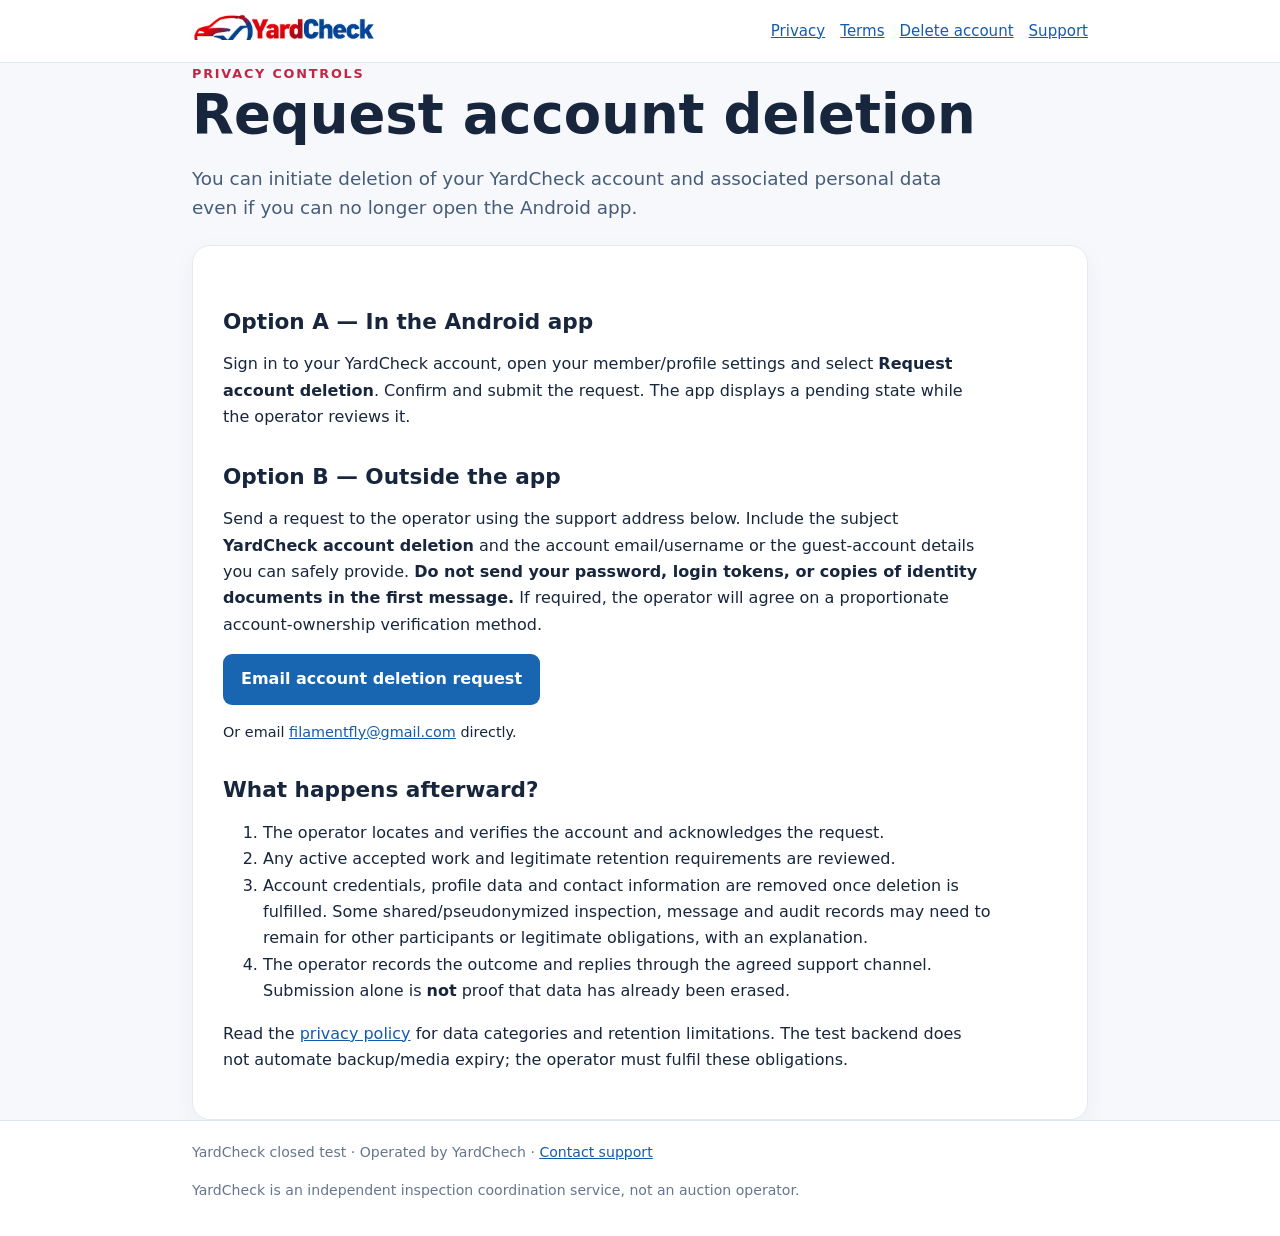
==== site/delete-account.html @ 53f98160 "Publish YardCheck Play Store information pages" ====
<!DOCTYPE html><html lang="en"><head><meta charset="UTF-8"><meta name="viewport" content="width=device-width,initial-scale=1"><title>Account deletion · YardCheck</title><meta name="description" content="How to request account and data deletion from YardCheck."><link rel="stylesheet" href="style.css"></head><body><header><div class="wrap"><nav><a href="index.html" aria-label="YardCheck home"><img src="yardcheck-logo.webp" alt="YardCheck"></a><div class="links"><a href="privacy.html">Privacy</a><a href="terms.html">Terms</a><a href="delete-account.html">Delete account</a><a href="support.html">Support</a></div></nav></div></header><main class="wrap"><div class="eyebrow">Privacy controls</div><h1>Request account deletion</h1><p class="lead">You can initiate deletion of your YardCheck account and associated personal data even if you can no longer open the Android app.</p><div class="card"><h2>Option A — In the Android app</h2><p>Sign in to your YardCheck account, open your member/profile settings and select <strong>Request account deletion</strong>. Confirm and submit the request. The app displays a pending state while the operator reviews it.</p><h2>Option B — Outside the app</h2><p>Send a request to the operator using the support address below. Include the subject <strong>YardCheck account deletion</strong> and the account email/username or the guest-account details you can safely provide. <strong>Do not send your password, login tokens, or copies of identity documents in the first message.</strong> If required, the operator will agree on a proportionate account-ownership verification method.</p><p><a class="action" href="mailto:filamentfly@gmail.com?subject=YardCheck%20account%20deletion">Email account deletion request</a></p><p class="small">Or email <a href="mailto:filamentfly@gmail.com">filamentfly@gmail.com</a> directly.</p><h2>What happens afterward?</h2><ol><li>The operator locates and verifies the account and acknowledges the request.</li><li>Any active accepted work and legitimate retention requirements are reviewed.</li><li>Account credentials, profile data and contact information are removed once deletion is fulfilled. Some shared/pseudonymized inspection, message and audit records may need to remain for other participants or legitimate obligations, with an explanation.</li><li>The operator records the outcome and replies through the agreed support channel. Submission alone is <strong>not</strong> proof that data has already been erased.</li></ol><p>Read the <a href="privacy.html">privacy policy</a> for data categories and retention limitations. The test backend does not automate backup/media expiry; the operator must fulfil these obligations.</p></div></main><footer><div class="wrap">YardCheck closed test · Operated by YardChech · <a href="support.html">Contact support</a><p>YardCheck is an independent inspection coordination service, not an auction operator.</p></div></footer></body></html>
---- site/style.css ----
*{box-sizing:border-box}html{font-family:Inter,system-ui,-apple-system,Segoe UI,Roboto,sans-serif;color:#17263d;background:#f6f8fc;line-height:1.65}body{margin:0}a{color:#135bb0}a:hover{text-decoration:underline}.wrap{max-width:940px;padding:0 22px;margin:auto}header{background:white;border-bottom:1px solid #e2e8f0}nav{display:flex;align-items:center;gap:20px;flex-wrap:wrap;justify-content:space-between;padding:14px 0}nav img{width:183px;max-height:54px;object-fit:contain;object-position:left}nav .links{display:flex;flex-wrap:wrap;gap:15px;font-size:.94rem}main{padding:45px 0 60px}h1{font-size:clamp(2rem,5vw,3.4rem);line-height:1.12;margin:0 0 18px}h2{font-size:1.35rem;line-height:1.28;margin:32px 0 10px}p,li{max-width:760px}ul{padding-left:24px}.lead{font-size:1.15rem;color:#475c78;line-height:1.6}.card{background:white;border:1px solid #e4e9f1;border-radius:18px;box-shadow:0 8px 27px rgba(16,42,73,.045);padding:30px;margin-top:22px}.cards{display:grid;grid-template-columns:repeat(auto-fit,minmax(225px,1fr));gap:18px;margin:26px 0}.cards a{display:block;background:white;border-radius:16px;border:1px solid #dee6f0;padding:22px;text-decoration:none;box-shadow:0 4px 18px rgba(16,42,73,.04)}.cards a:hover{border-color:#2e65ae}.eyebrow{font-size:.8rem;color:#bf2742;text-transform:uppercase;font-weight:800;letter-spacing:.14em}.muted{color:#64748b;font-size:.93rem}.action{display:inline-block;background:#1865b2;color:white;text-decoration:none;padding:12px 18px;border-radius:9px;font-weight:650}.action:hover{color:white;background:#124e89;text-decoration:none}footer{border-top:1px solid #dce4ed;padding:20px 0;background:white;color:#65758c;font-size:.88rem}.warning{border-left:4px solid #cd3654;background:#fff4f5;padding:12px 17px}.small{font-size:.9rem}@media(max-width:620px){.card{padding:19px}main{padding-top:30px}nav{align-items:flex-start}}
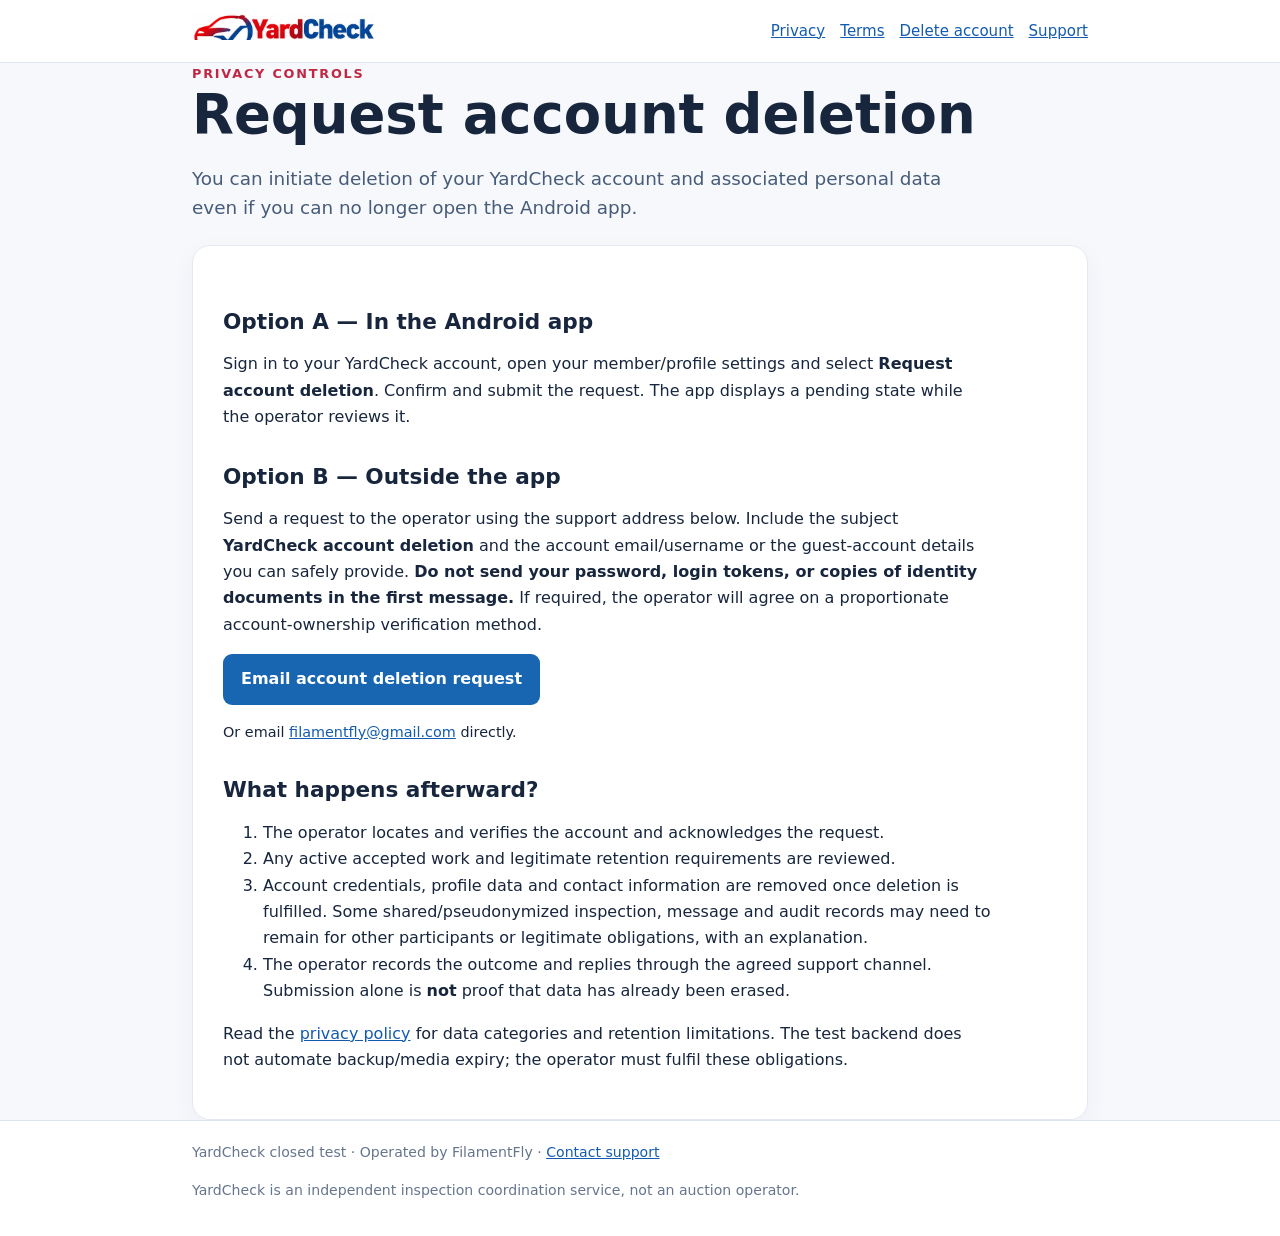
==== commit 47652387: "Update delete-account.html" ====
--- a/site/delete-account.html
+++ b/site/delete-account.html
@@ -1 +1 @@
-<!DOCTYPE html><html lang="en"><head><meta charset="UTF-8"><meta name="viewport" content="width=device-width,initial-scale=1"><title>Account deletion · YardCheck</title><meta name="description" content="How to request account and data deletion from YardCheck."><link rel="stylesheet" href="style.css"></head><body><header><div class="wrap"><nav><a href="index.html" aria-label="YardCheck home"><img src="yardcheck-logo.webp" alt="YardCheck"></a><div class="links"><a href="privacy.html">Privacy</a><a href="terms.html">Terms</a><a href="delete-account.html">Delete account</a><a href="support.html">Support</a></div></nav></div></header><main class="wrap"><div class="eyebrow">Privacy controls</div><h1>Request account deletion</h1><p class="lead">You can initiate deletion of your YardCheck account and associated personal data even if you can no longer open the Android app.</p><div class="card"><h2>Option A — In the Android app</h2><p>Sign in to your YardCheck account, open your member/profile settings and select <strong>Request account deletion</strong>. Confirm and submit the request. The app displays a pending state while the operator reviews it.</p><h2>Option B — Outside the app</h2><p>Send a request to the operator using the support address below. Include the subject <strong>YardCheck account deletion</strong> and the account email/username or the guest-account details you can safely provide. <strong>Do not send your password, login tokens, or copies of identity documents in the first message.</strong> If required, the operator will agree on a proportionate account-ownership verification method.</p><p><a class="action" href="mailto:filamentfly@gmail.com?subject=YardCheck%20account%20deletion">Email account deletion request</a></p><p class="small">Or email <a href="mailto:filamentfly@gmail.com">filamentfly@gmail.com</a> directly.</p><h2>What happens afterward?</h2><ol><li>The operator locates and verifies the account and acknowledges the request.</li><li>Any active accepted work and legitimate retention requirements are reviewed.</li><li>Account credentials, profile data and contact information are removed once deletion is fulfilled. Some shared/pseudonymized inspection, message and audit records may need to remain for other participants or legitimate obligations, with an explanation.</li><li>The operator records the outcome and replies through the agreed support channel. Submission alone is <strong>not</strong> proof that data has already been erased.</li></ol><p>Read the <a href="privacy.html">privacy policy</a> for data categories and retention limitations. The test backend does not automate backup/media expiry; the operator must fulfil these obligations.</p></div></main><footer><div class="wrap">YardCheck closed test · Operated by YardChech · <a href="support.html">Contact support</a><p>YardCheck is an independent inspection coordination service, not an auction operator.</p></div></footer></body></html>+<!DOCTYPE html><html lang="en"><head><meta charset="UTF-8"><meta name="viewport" content="width=device-width,initial-scale=1"><title>Account deletion · YardCheck</title><meta name="description" content="How to request account and data deletion from YardCheck."><link rel="stylesheet" href="style.css"></head><body><header><div class="wrap"><nav><a href="index.html" aria-label="YardCheck home"><img src="yardcheck-logo.webp" alt="YardCheck"></a><div class="links"><a href="privacy.html">Privacy</a><a href="terms.html">Terms</a><a href="delete-account.html">Delete account</a><a href="support.html">Support</a></div></nav></div></header><main class="wrap"><div class="eyebrow">Privacy controls</div><h1>Request account deletion</h1><p class="lead">You can initiate deletion of your YardCheck account and associated personal data even if you can no longer open the Android app.</p><div class="card"><h2>Option A — In the Android app</h2><p>Sign in to your YardCheck account, open your member/profile settings and select <strong>Request account deletion</strong>. Confirm and submit the request. The app displays a pending state while the operator reviews it.</p><h2>Option B — Outside the app</h2><p>Send a request to the operator using the support address below. Include the subject <strong>YardCheck account deletion</strong> and the account email/username or the guest-account details you can safely provide. <strong>Do not send your password, login tokens, or copies of identity documents in the first message.</strong> If required, the operator will agree on a proportionate account-ownership verification method.</p><p><a class="action" href="mailto:filamentfly@gmail.com?subject=YardCheck%20account%20deletion">Email account deletion request</a></p><p class="small">Or email <a href="mailto:filamentfly@gmail.com">filamentfly@gmail.com</a> directly.</p><h2>What happens afterward?</h2><ol><li>The operator locates and verifies the account and acknowledges the request.</li><li>Any active accepted work and legitimate retention requirements are reviewed.</li><li>Account credentials, profile data and contact information are removed once deletion is fulfilled. Some shared/pseudonymized inspection, message and audit records may need to remain for other participants or legitimate obligations, with an explanation.</li><li>The operator records the outcome and replies through the agreed support channel. Submission alone is <strong>not</strong> proof that data has already been erased.</li></ol><p>Read the <a href="privacy.html">privacy policy</a> for data categories and retention limitations. The test backend does not automate backup/media expiry; the operator must fulfil these obligations.</p></div></main><footer><div class="wrap">YardCheck closed test · Operated by FilamentFly · <a href="support.html">Contact support</a><p>YardCheck is an independent inspection coordination service, not an auction operator.</p></div></footer></body></html>
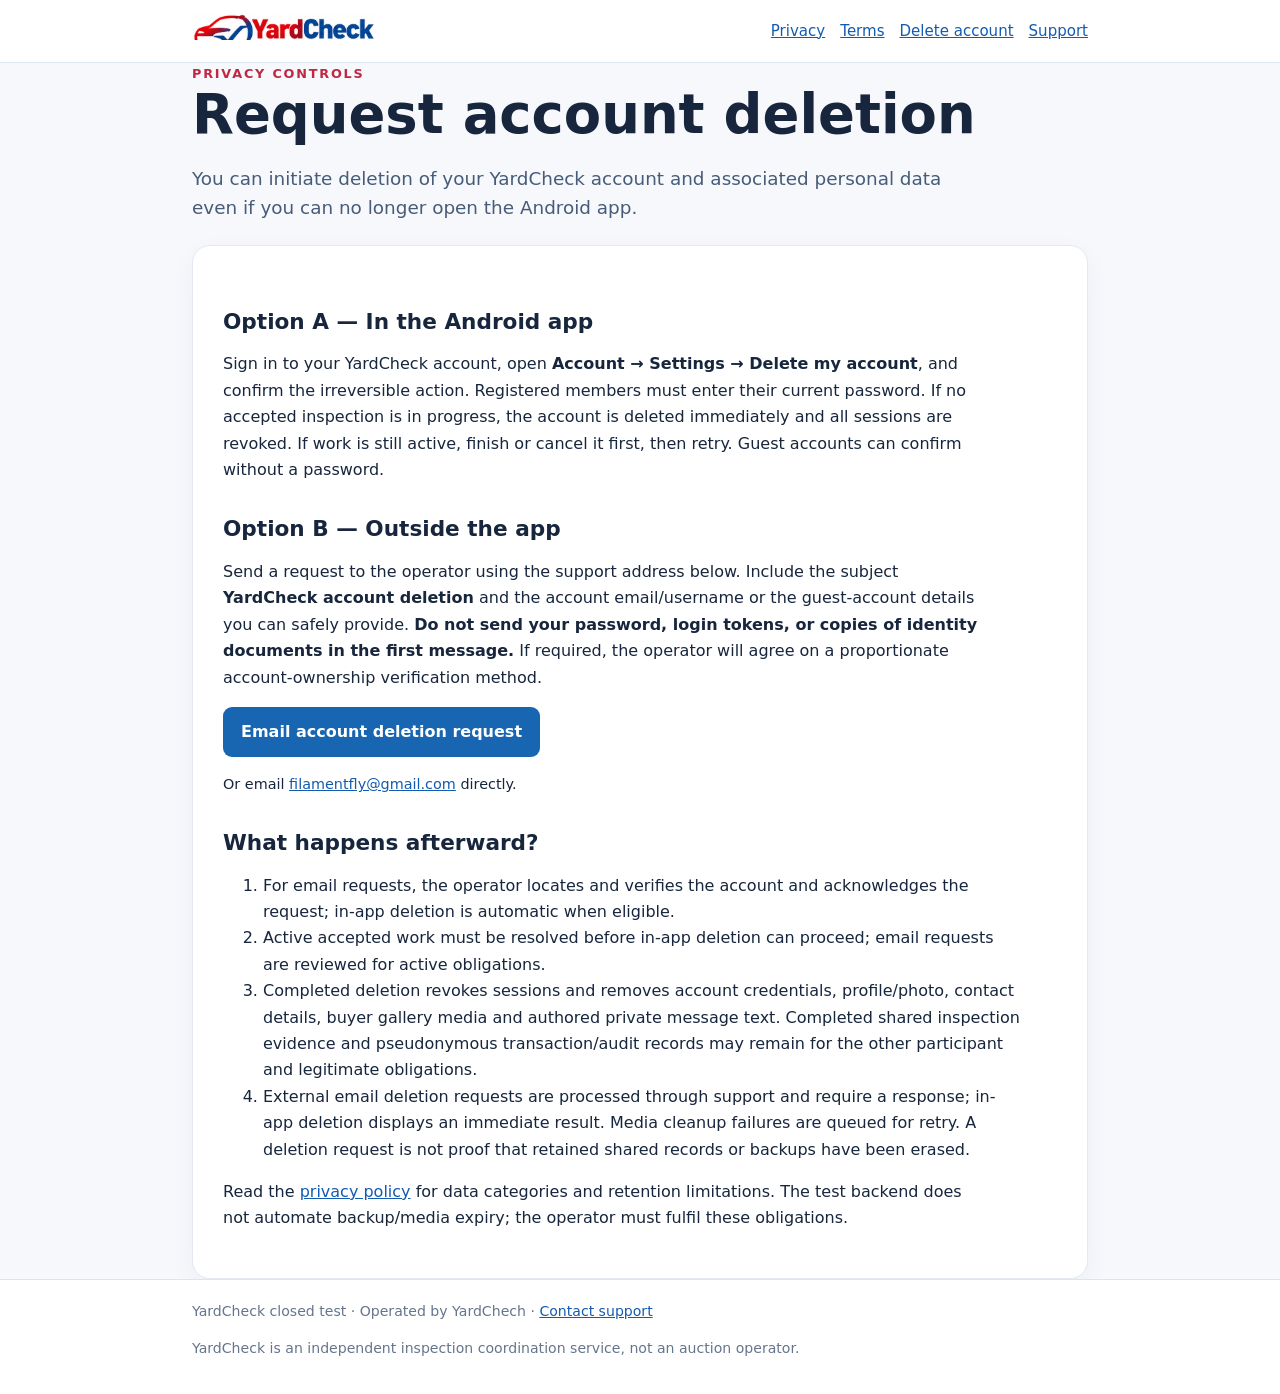
==== commit 7755e408: "Describe self-service deletion accurately" ====
--- a/site/delete-account.html
+++ b/site/delete-account.html
@@ -1 +1 @@
-<!DOCTYPE html><html lang="en"><head><meta charset="UTF-8"><meta name="viewport" content="width=device-width,initial-scale=1"><title>Account deletion · YardCheck</title><meta name="description" content="How to request account and data deletion from YardCheck."><link rel="stylesheet" href="style.css"></head><body><header><div class="wrap"><nav><a href="index.html" aria-label="YardCheck home"><img src="yardcheck-logo.webp" alt="YardCheck"></a><div class="links"><a href="privacy.html">Privacy</a><a href="terms.html">Terms</a><a href="delete-account.html">Delete account</a><a href="support.html">Support</a></div></nav></div></header><main class="wrap"><div class="eyebrow">Privacy controls</div><h1>Request account deletion</h1><p class="lead">You can initiate deletion of your YardCheck account and associated personal data even if you can no longer open the Android app.</p><div class="card"><h2>Option A — In the Android app</h2><p>Sign in to your YardCheck account, open your member/profile settings and select <strong>Request account deletion</strong>. Confirm and submit the request. The app displays a pending state while the operator reviews it.</p><h2>Option B — Outside the app</h2><p>Send a request to the operator using the support address below. Include the subject <strong>YardCheck account deletion</strong> and the account email/username or the guest-account details you can safely provide. <strong>Do not send your password, login tokens, or copies of identity documents in the first message.</strong> If required, the operator will agree on a proportionate account-ownership verification method.</p><p><a class="action" href="mailto:filamentfly@gmail.com?subject=YardCheck%20account%20deletion">Email account deletion request</a></p><p class="small">Or email <a href="mailto:filamentfly@gmail.com">filamentfly@gmail.com</a> directly.</p><h2>What happens afterward?</h2><ol><li>The operator locates and verifies the account and acknowledges the request.</li><li>Any active accepted work and legitimate retention requirements are reviewed.</li><li>Account credentials, profile data and contact information are removed once deletion is fulfilled. Some shared/pseudonymized inspection, message and audit records may need to remain for other participants or legitimate obligations, with an explanation.</li><li>The operator records the outcome and replies through the agreed support channel. Submission alone is <strong>not</strong> proof that data has already been erased.</li></ol><p>Read the <a href="privacy.html">privacy policy</a> for data categories and retention limitations. The test backend does not automate backup/media expiry; the operator must fulfil these obligations.</p></div></main><footer><div class="wrap">YardCheck closed test · Operated by FilamentFly · <a href="support.html">Contact support</a><p>YardCheck is an independent inspection coordination service, not an auction operator.</p></div></footer></body></html>
+<!DOCTYPE html><html lang="en"><head><meta charset="UTF-8"><meta name="viewport" content="width=device-width,initial-scale=1"><title>Account deletion · YardCheck</title><meta name="description" content="How to request account and data deletion from YardCheck."><link rel="stylesheet" href="style.css"></head><body><header><div class="wrap"><nav><a href="index.html" aria-label="YardCheck home"><img src="yardcheck-logo.webp" alt="YardCheck"></a><div class="links"><a href="privacy.html">Privacy</a><a href="terms.html">Terms</a><a href="delete-account.html">Delete account</a><a href="support.html">Support</a></div></nav></div></header><main class="wrap"><div class="eyebrow">Privacy controls</div><h1>Request account deletion</h1><p class="lead">You can initiate deletion of your YardCheck account and associated personal data even if you can no longer open the Android app.</p><div class="card"><h2>Option A — In the Android app</h2><p>Sign in to your YardCheck account, open <strong>Account → Settings → Delete my account</strong>, and confirm the irreversible action. Registered members must enter their current password. If no accepted inspection is in progress, the account is deleted immediately and all sessions are revoked. If work is still active, finish or cancel it first, then retry. Guest accounts can confirm without a password.</p><h2>Option B — Outside the app</h2><p>Send a request to the operator using the support address below. Include the subject <strong>YardCheck account deletion</strong> and the account email/username or the guest-account details you can safely provide. <strong>Do not send your password, login tokens, or copies of identity documents in the first message.</strong> If required, the operator will agree on a proportionate account-ownership verification method.</p><p><a class="action" href="mailto:filamentfly@gmail.com?subject=YardCheck%20account%20deletion">Email account deletion request</a></p><p class="small">Or email <a href="mailto:filamentfly@gmail.com">filamentfly@gmail.com</a> directly.</p><h2>What happens afterward?</h2><ol><li>For email requests, the operator locates and verifies the account and acknowledges the request; in-app deletion is automatic when eligible.</li><li>Active accepted work must be resolved before in-app deletion can proceed; email requests are reviewed for active obligations.</li><li>Completed deletion revokes sessions and removes account credentials, profile/photo, contact details, buyer gallery media and authored private message text. Completed shared inspection evidence and pseudonymous transaction/audit records may remain for the other participant and legitimate obligations.</li><li>External email deletion requests are processed through support and require a response; in-app deletion displays an immediate result. Media cleanup failures are queued for retry. A deletion request is not proof that retained shared records or backups have been erased.</li></ol><p>Read the <a href="privacy.html">privacy policy</a> for data categories and retention limitations. The test backend does not automate backup/media expiry; the operator must fulfil these obligations.</p></div></main><footer><div class="wrap">YardCheck closed test · Operated by YardChech · <a href="support.html">Contact support</a><p>YardCheck is an independent inspection coordination service, not an auction operator.</p></div></footer></body></html>
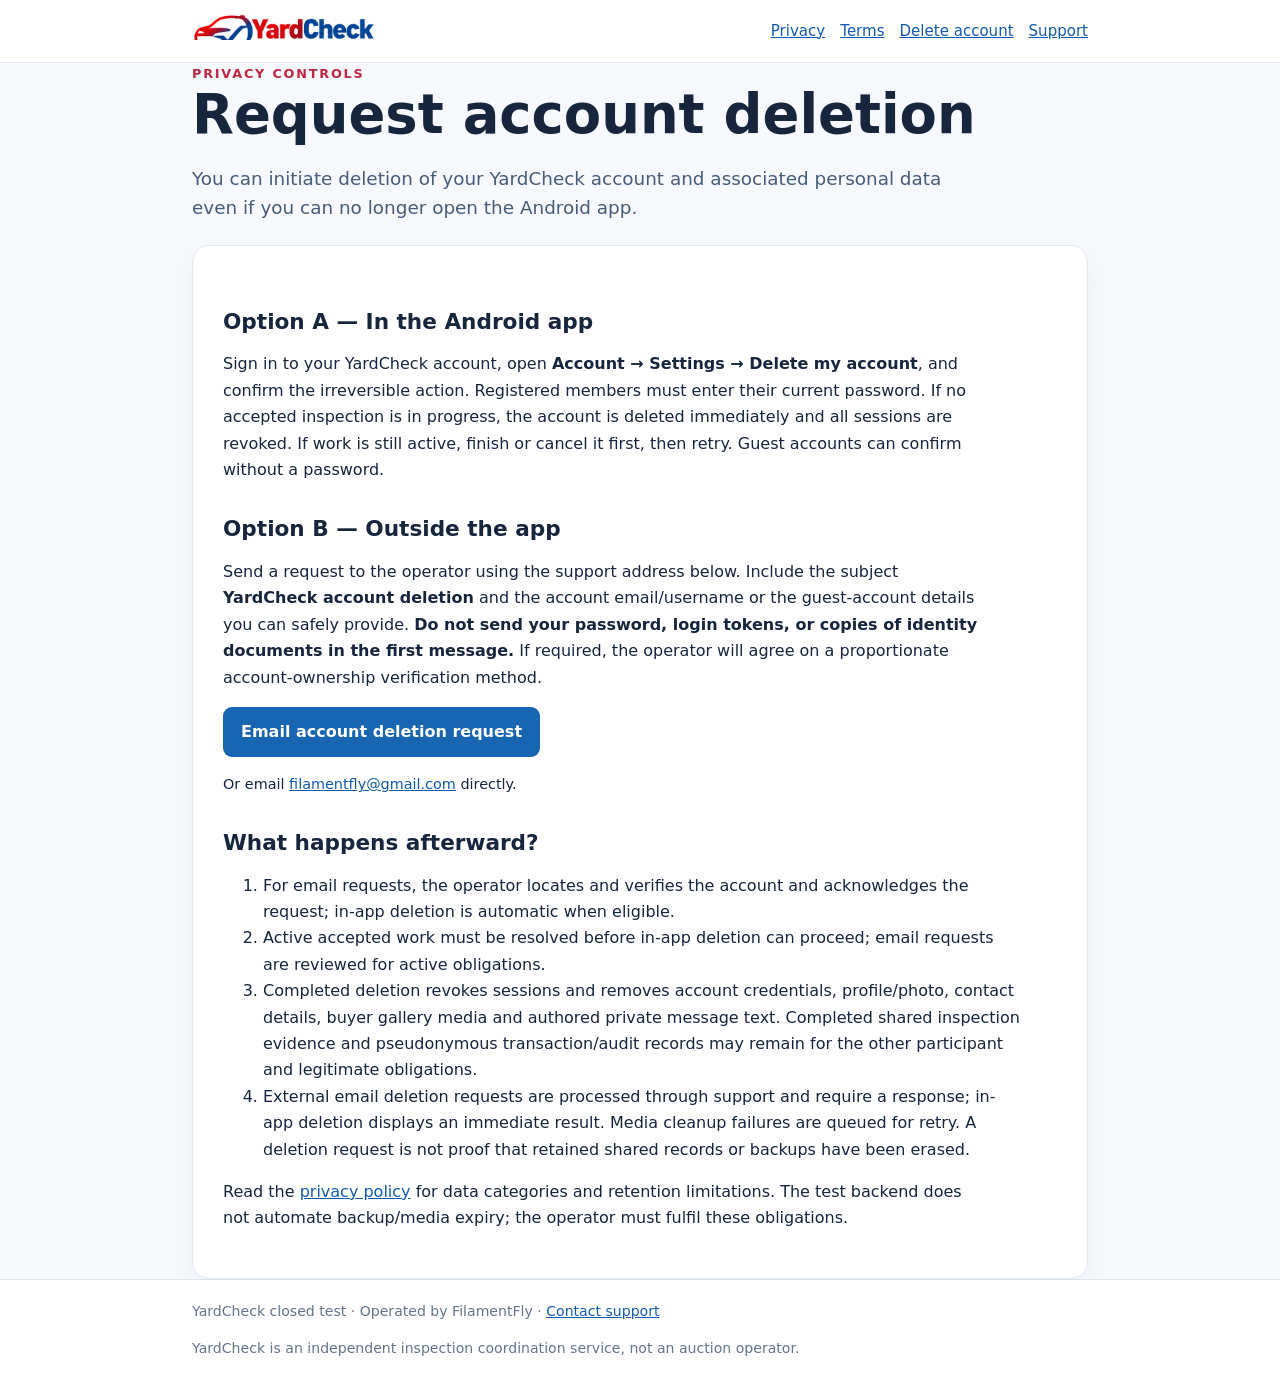
==== commit 4a2a7b44: "Update public operator name to FilamentFly" ====
--- a/site/delete-account.html
+++ b/site/delete-account.html
@@ -1 +1 @@
-<!DOCTYPE html><html lang="en"><head><meta charset="UTF-8"><meta name="viewport" content="width=device-width,initial-scale=1"><title>Account deletion · YardCheck</title><meta name="description" content="How to request account and data deletion from YardCheck."><link rel="stylesheet" href="style.css"></head><body><header><div class="wrap"><nav><a href="index.html" aria-label="YardCheck home"><img src="yardcheck-logo.webp" alt="YardCheck"></a><div class="links"><a href="privacy.html">Privacy</a><a href="terms.html">Terms</a><a href="delete-account.html">Delete account</a><a href="support.html">Support</a></div></nav></div></header><main class="wrap"><div class="eyebrow">Privacy controls</div><h1>Request account deletion</h1><p class="lead">You can initiate deletion of your YardCheck account and associated personal data even if you can no longer open the Android app.</p><div class="card"><h2>Option A — In the Android app</h2><p>Sign in to your YardCheck account, open <strong>Account → Settings → Delete my account</strong>, and confirm the irreversible action. Registered members must enter their current password. If no accepted inspection is in progress, the account is deleted immediately and all sessions are revoked. If work is still active, finish or cancel it first, then retry. Guest accounts can confirm without a password.</p><h2>Option B — Outside the app</h2><p>Send a request to the operator using the support address below. Include the subject <strong>YardCheck account deletion</strong> and the account email/username or the guest-account details you can safely provide. <strong>Do not send your password, login tokens, or copies of identity documents in the first message.</strong> If required, the operator will agree on a proportionate account-ownership verification method.</p><p><a class="action" href="mailto:filamentfly@gmail.com?subject=YardCheck%20account%20deletion">Email account deletion request</a></p><p class="small">Or email <a href="mailto:filamentfly@gmail.com">filamentfly@gmail.com</a> directly.</p><h2>What happens afterward?</h2><ol><li>For email requests, the operator locates and verifies the account and acknowledges the request; in-app deletion is automatic when eligible.</li><li>Active accepted work must be resolved before in-app deletion can proceed; email requests are reviewed for active obligations.</li><li>Completed deletion revokes sessions and removes account credentials, profile/photo, contact details, buyer gallery media and authored private message text. Completed shared inspection evidence and pseudonymous transaction/audit records may remain for the other participant and legitimate obligations.</li><li>External email deletion requests are processed through support and require a response; in-app deletion displays an immediate result. Media cleanup failures are queued for retry. A deletion request is not proof that retained shared records or backups have been erased.</li></ol><p>Read the <a href="privacy.html">privacy policy</a> for data categories and retention limitations. The test backend does not automate backup/media expiry; the operator must fulfil these obligations.</p></div></main><footer><div class="wrap">YardCheck closed test · Operated by YardChech · <a href="support.html">Contact support</a><p>YardCheck is an independent inspection coordination service, not an auction operator.</p></div></footer></body></html>+<!DOCTYPE html><html lang="en"><head><meta charset="UTF-8"><meta name="viewport" content="width=device-width,initial-scale=1"><title>Account deletion · YardCheck</title><meta name="description" content="How to request account and data deletion from YardCheck."><link rel="stylesheet" href="style.css"></head><body><header><div class="wrap"><nav><a href="index.html" aria-label="YardCheck home"><img src="yardcheck-logo.webp" alt="YardCheck"></a><div class="links"><a href="privacy.html">Privacy</a><a href="terms.html">Terms</a><a href="delete-account.html">Delete account</a><a href="support.html">Support</a></div></nav></div></header><main class="wrap"><div class="eyebrow">Privacy controls</div><h1>Request account deletion</h1><p class="lead">You can initiate deletion of your YardCheck account and associated personal data even if you can no longer open the Android app.</p><div class="card"><h2>Option A — In the Android app</h2><p>Sign in to your YardCheck account, open <strong>Account → Settings → Delete my account</strong>, and confirm the irreversible action. Registered members must enter their current password. If no accepted inspection is in progress, the account is deleted immediately and all sessions are revoked. If work is still active, finish or cancel it first, then retry. Guest accounts can confirm without a password.</p><h2>Option B — Outside the app</h2><p>Send a request to the operator using the support address below. Include the subject <strong>YardCheck account deletion</strong> and the account email/username or the guest-account details you can safely provide. <strong>Do not send your password, login tokens, or copies of identity documents in the first message.</strong> If required, the operator will agree on a proportionate account-ownership verification method.</p><p><a class="action" href="mailto:filamentfly@gmail.com?subject=YardCheck%20account%20deletion">Email account deletion request</a></p><p class="small">Or email <a href="mailto:filamentfly@gmail.com">filamentfly@gmail.com</a> directly.</p><h2>What happens afterward?</h2><ol><li>For email requests, the operator locates and verifies the account and acknowledges the request; in-app deletion is automatic when eligible.</li><li>Active accepted work must be resolved before in-app deletion can proceed; email requests are reviewed for active obligations.</li><li>Completed deletion revokes sessions and removes account credentials, profile/photo, contact details, buyer gallery media and authored private message text. Completed shared inspection evidence and pseudonymous transaction/audit records may remain for the other participant and legitimate obligations.</li><li>External email deletion requests are processed through support and require a response; in-app deletion displays an immediate result. Media cleanup failures are queued for retry. A deletion request is not proof that retained shared records or backups have been erased.</li></ol><p>Read the <a href="privacy.html">privacy policy</a> for data categories and retention limitations. The test backend does not automate backup/media expiry; the operator must fulfil these obligations.</p></div></main><footer><div class="wrap">YardCheck closed test · Operated by FilamentFly · <a href="support.html">Contact support</a><p>YardCheck is an independent inspection coordination service, not an auction operator.</p></div></footer></body></html>
